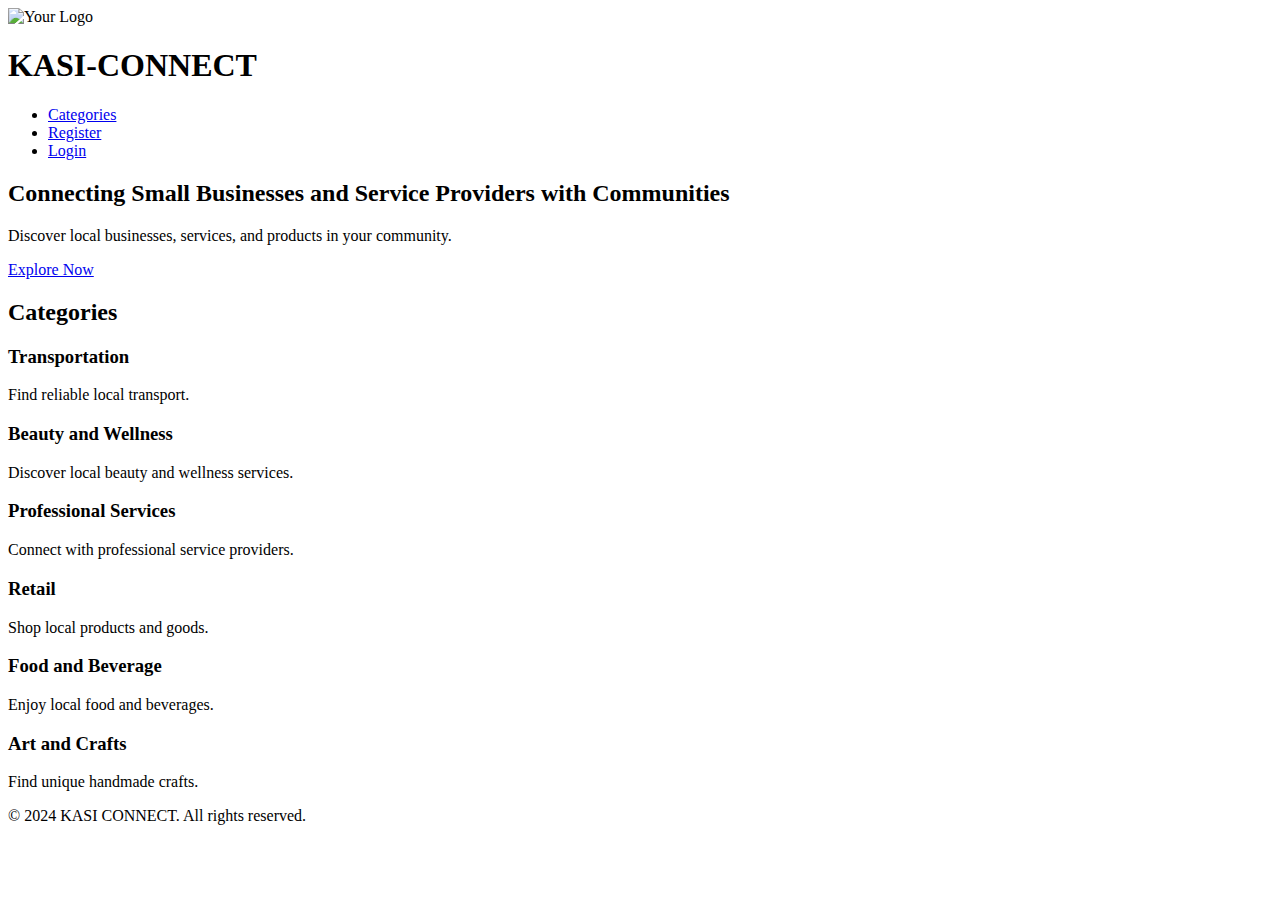
==== index.html @ 85850d16 "Update and rename Kasi-connect/KASICONNECT1.html to index.html" ====
<!DOCTYPE html>
<html lang="en">
<head>
    <meta charset="UTF-8">
    <meta name="viewport" content="width=device-width, initial-scale=1.0">
    <title>KASI CONNECT - Connecting Communities</title>
    <link rel="stylesheet" href="KASICONNECT2.css">
</head>
<body>
    <header>
        <div class="logo-title-container">
            <img src="Kasi connex.png" alt="Your Logo" id="logo">
            <h1>KASI-CONNECT</h1>
        </div>
        <nav>
            <ul>
                <li><a href="#categories">Categories</a></li>
                <li><a href="#" class="register-btn">Register</a></li>
                <li><a href="#" class="login-btn">Login</a></li>
            </ul>
        </nav>
    </header>

    <section class="hero">
        <div class="container">
            <h2>Connecting Small Businesses and Service Providers with Communities</h2>
            <p>Discover local businesses, services, and products in your community.</p>
            <a href="Categories.html" class="hero-btn">Explore Now</a>
        </div>
    </section>

    <section id="categories" class="categories">
        <div class="container">
            <h2>Categories</h2>
            <div class="category-grid">
                <div class="category-item">
                    <h3>Transportation</h3>
                    <p>Find reliable local transport.</p>
                </div>
                <div class="category-item">
                    <h3>Beauty and Wellness</h3>
                    <p>Discover local beauty and wellness services.</p>
                </div>
                <div class="category-item">
                    <h3>Professional Services</h3>
                    <p>Connect with professional service providers.</p>
                </div>
                <div class="category-item">
                    <h3>Retail</h3>
                    <p>Shop local products and goods.</p>
                </div>
                <div class="category-item">
                    <h3>Food and Beverage</h3>
                    <p>Enjoy local food and beverages.</p>
                </div>
                <div class="category-item">
                    <h3>Art and Crafts</h3>
                    <p>Find unique handmade crafts.</p>
                </div>
            </div>
        </div>
    </section>

    <footer>
        <div class="container">
            <p>&copy; 2024 KASI CONNECT. All rights reserved.</p>
        </div>
    </footer>

    <script src="KASICONNECT3.js"></script>
</body>
</html>
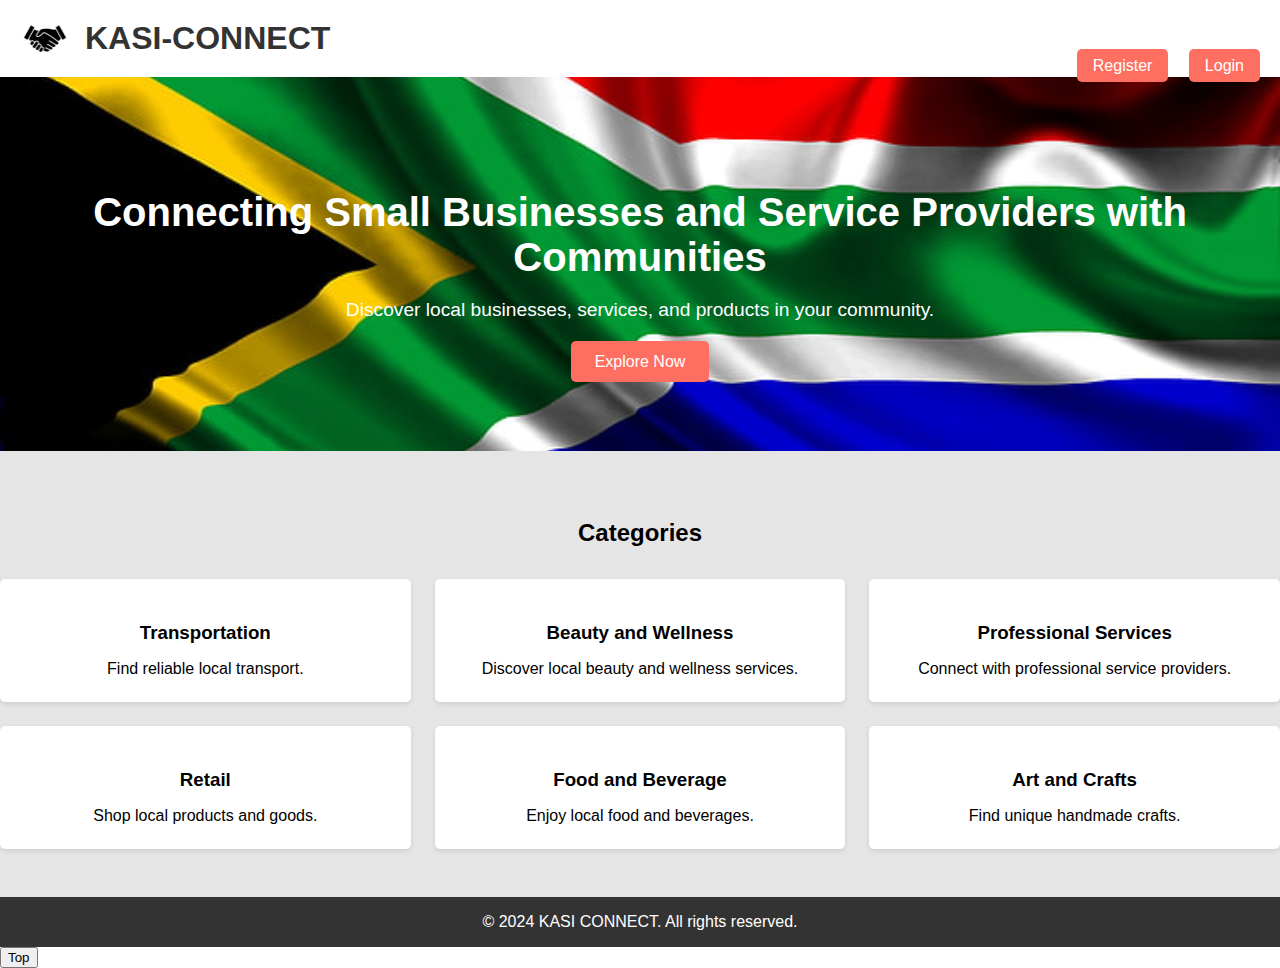
==== commit ff90d123: "Add files via upload" ====
--- a/index.html
+++ b/index.html
@@ -69,4 +69,4 @@
 
     <script src="KASICONNECT3.js"></script>
 </body>
-</html>
+</html>--- a/KASICONNECT2.css
+++ b/KASICONNECT2.css
@@ -0,0 +1,205 @@
+/* General Styles */
+body {
+    font-family: Arial, sans-serif;
+    margin: 0;
+    padding: 0;
+    box-sizing: border-box;
+}
+
+/* Header Styles */
+header {
+    padding: 20px;
+    background-color: #ffffff;
+}
+
+.logo-title-container {
+    display: flex;
+    align-items: center;
+}
+
+#logo {
+    width: 50px;
+    height: auto;
+    margin-right: 15px;
+}
+
+h1 {
+    margin: 0;
+    font-size: 2em;
+    color: #333;
+}
+
+nav {
+    float: right;
+}
+
+nav ul {
+    list-style: none;
+    margin: 0;
+    padding: 0;
+}
+
+nav ul li {
+    display: inline-block;
+    margin-left: 1rem;
+}
+
+nav ul li a {
+    color: #fff;
+    text-decoration: none;
+}
+
+.register-btn,
+.login-btn {
+    background-color: #ff6f61;
+    padding: 0.5rem 1rem;
+    border-radius: 5px;
+    color: #fff;
+    text-decoration: none;
+}
+
+.register-btn:hover,
+.login-btn:hover {
+    background-color: #ff4c3b;
+}
+
+/* Hero Section Styles */
+.hero {
+    background: url('South Africa.jpg') no-repeat center center/cover;
+    color: #fff;
+    text-align: center;
+    padding: 5rem 0;
+}
+
+.hero h2 {
+    font-size: 2.5rem;
+    margin-bottom: 1rem;
+}
+
+.hero p {
+    font-size: 1.2rem;
+    margin-bottom: 2rem;
+}
+
+.hero-btn {
+    background-color: #ff6f61;
+    color: #fff;
+    padding: 0.75rem 1.5rem;
+    text-decoration: none;
+    border-radius: 5px;
+}
+
+.hero-btn:hover {
+    background-color: #ff4c3b;
+}
+
+/* Categories Section Styles */
+.categories {
+    padding: 3rem 0;
+    background-color: #e6e5e5;
+    text-align: center;
+}
+
+.categories h2 {
+    margin-bottom: 2rem;
+}
+
+.category-grid {
+    display: grid;
+    grid-template-columns: repeat(3, 1fr);
+    gap: 1.5rem;
+}
+
+.category-item {
+    background-color: #fff;
+    padding: 1.5rem;
+    border-radius: 5px;
+    box-shadow: 0 2px 5px rgba(0, 0, 0, 0.1);
+}
+
+.category-item h3 {
+    margin-bottom: 1rem;
+}
+
+.category-item p {
+    margin: 0;
+}
+
+/* Footer Styles */
+footer {
+    background-color: #333;
+    color: #fff;
+    text-align: center;
+    padding: 1rem 0;
+}
+
+footer p {
+    margin: 0;
+}
+
+/* Modal Styles */
+.modal {
+    display: none;
+    position: fixed;
+    z-index: 1000;
+    left: 0;
+    top: 0;
+    width: 100%;
+    height: 100%;
+    overflow: auto;
+    background-color: rgba(0, 0, 0, 0.5);
+}
+
+.modal-content {
+    background-color: #fff;
+    margin: 15% auto;
+    padding: 20px;
+    border: 1px solid #e97100;
+    width: 80%;
+    max-width: 500px;
+    border-radius: 10px;
+    text-align: center;
+}
+
+.close-btn {
+    color: #aaa;
+    float: right;
+    font-size: 28px;
+    font-weight: bold;
+}
+
+.close-btn:hover,
+.close-btn:focus {
+    color: black;
+    text-decoration: none;
+    cursor: pointer;
+}
+
+#register-form {
+    display: flex;
+    flex-direction: column;
+    align-items: center;
+}
+
+#register-form label {
+    margin: 10px 0 5px;
+}
+
+#register-form input {
+    padding: 10px;
+    width: 100%;
+    margin-bottom: 10px;
+}
+
+#register-form button {
+    background-color: #ff6f61;
+    color: #fff;
+    border: none;
+    padding: 10px 20px;
+    border-radius: 5px;
+    cursor: pointer;
+}
+
+#register-form button:hover {
+    background-color: #ff4c3b;
+}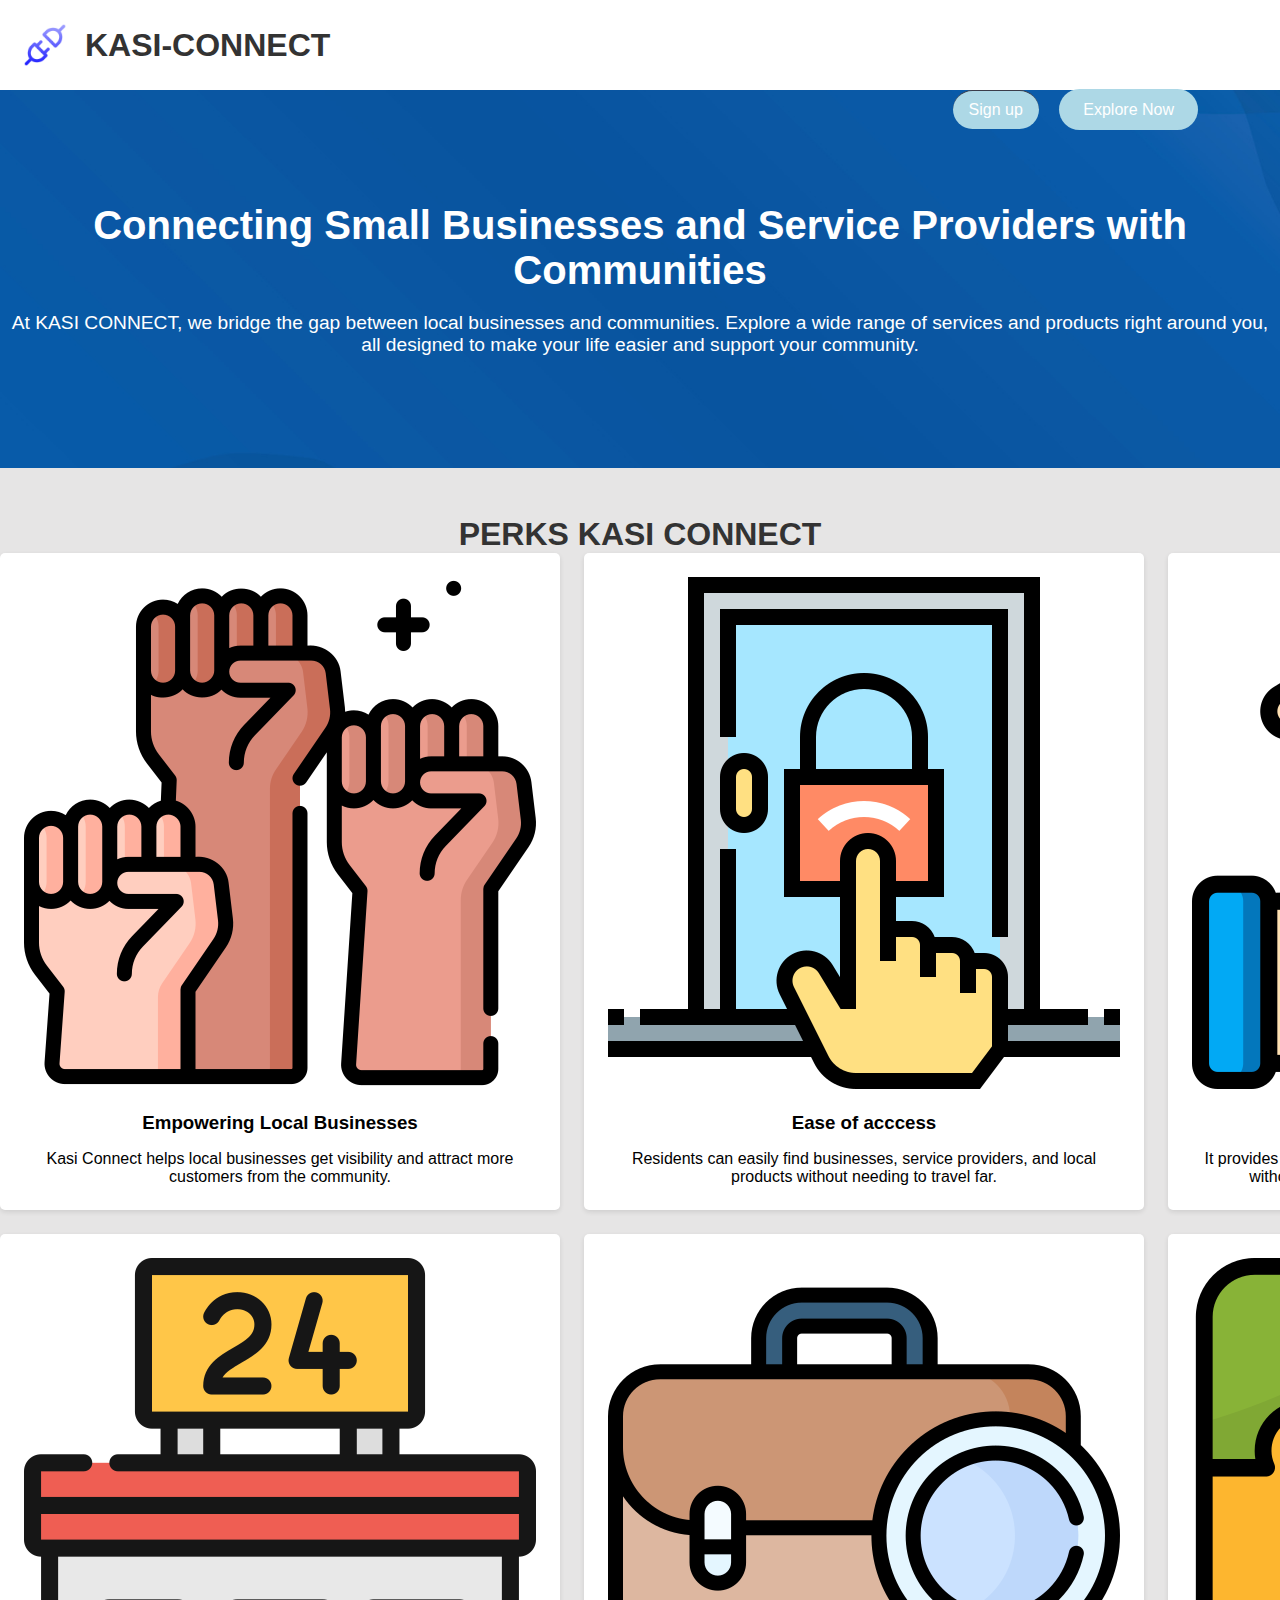
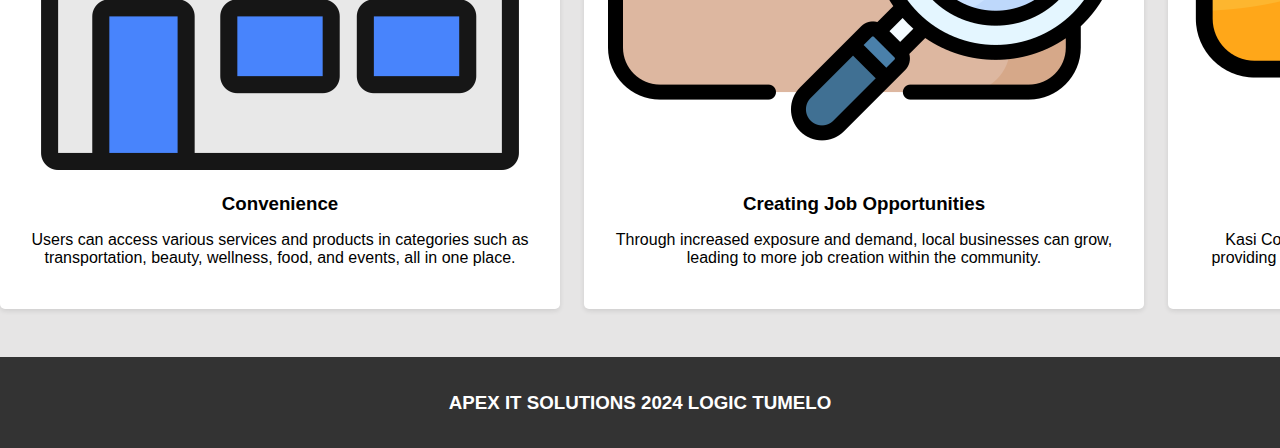
==== commit fa6af835: "Add files via upload" ====
--- a/index.html
+++ b/index.html
@@ -9,64 +9,129 @@
 <body>
     <header>
         <div class="logo-title-container">
-            <img src="Kasi connex.png" alt="Your Logo" id="logo">
+            <img src="w-icons/Kasi connex.png" alt="Your Logo" id="logo">
             <h1>KASI-CONNECT</h1>
         </div>
-        <nav>
-            <ul>
-                <li><a href="#categories">Categories</a></li>
-                <li><a href="#" class="register-btn">Register</a></li>
-                <li><a href="#" class="login-btn">Login</a></li>
+
+                <nav class="cd-main-nav js-main-nav">
+                <ul class="cd-main-nav__list js-signin-modal-trigger">
+                        <!-- inser more links here -->
+                <li><a class="cd-main-nav__item cd-main-nav__item--signup" href="#0" data-signin="signup">Sign up</a></li>
+                <li><a href="Categories.html" class="hero-btn">Explore Now</a></li>
+
             </ul>
         </nav>
     </header>
+    <div class="cd-signin-modal js-signin-modal"> <!-- this is the entire modal form, including the background -->
+        <div class="cd-signin-modal__container"> <!-- this is the container wrapper -->
+            <ul class="cd-signin-modal__switcher js-signin-modal-switcher js-signin-modal-trigger">
+                <li><a href="#0" data-signin="login" data-type="login">Sign in</a></li>
+                <li><a href="#0" data-signin="signup" data-type="signup">New account</a></li>
+            </ul>
+            <div class="cd-signin-modal__block js-signin-modal-block" data-type="signup"> <!-- sign up form -->
+				<form class="cd-signin-modal__form">
+					<p class="cd-signin-modal__fieldset">
+						<label class="cd-signin-modal__label cd-signin-modal__label--username cd-signin-modal__label--image-replace" for="signup-username">Username</label>
+						<input class="cd-signin-modal__input cd-signin-modal__input--full-width cd-signin-modal__input--has-padding cd-signin-modal__input--has-border" id="signup-username" type="text" placeholder="Username">
+						<span class="cd-signin-modal__error">Error message here!</span>
+					</p>
+
+					<p class="cd-signin-modal__fieldset">
+						<label class="cd-signin-modal__label cd-signin-modal__label--email cd-signin-modal__label--image-replace" for="signup-email">E-mail</label>
+						<input class="cd-signin-modal__input cd-signin-modal__input--full-width cd-signin-modal__input--has-padding cd-signin-modal__input--has-border" id="signup-email" type="email" placeholder="E-mail">
+						<span class="cd-signin-modal__error">Error message here!</span>
+					</p>
+
+					<p class="cd-signin-modal__fieldset">
+						<label class="cd-signin-modal__label cd-signin-modal__label--password cd-signin-modal__label--image-replace" for="signup-password">Password</label>
+						<input class="cd-signin-modal__input cd-signin-modal__input--full-width cd-signin-modal__input--has-padding cd-signin-modal__input--has-border" id="signup-password" type="text"  placeholder="Password">
+						<a href="#0" class="cd-signin-modal__hide-password js-hide-password">Hide</a>
+						<span class="cd-signin-modal__error">Error message here!</span>
+					</p>
+
+					<p class="cd-signin-modal__fieldset">
+						<input type="checkbox" id="accept-terms" class="cd-signin-modal__input ">
+						<label for="accept-terms">I agree to the <a href="#0">Terms</a></label>
+					</p>
+
+					<p class="cd-signin-modal__fieldset">
+						<input class="cd-signin-modal__input cd-signin-modal__input--full-width cd-signin-modal__input--has-padding" type="submit" value="Create account">
+					</p>
+				</form>
+			</div> <!-- cd-signin-modal__block -->
+
+			<div class="cd-signin-modal__block js-signin-modal-block" data-type="reset"> <!-- reset password form -->
+				<p class="cd-signin-modal__message">Lost your password? Please enter your email address. You will receive a link to create a new password.</p>
+
+				<form class="cd-signin-modal__form">
+					<p class="cd-signin-modal__fieldset">
+						<label class="cd-signin-modal__label cd-signin-modal__label--email cd-signin-modal__label--image-replace" for="reset-email">E-mail</label>
+						<input class="cd-signin-modal__input cd-signin-modal__input--full-width cd-signin-modal__input--has-padding cd-signin-modal__input--has-border" id="reset-email" type="email" placeholder="E-mail">
+						<span class="cd-signin-modal__error">Error message here!</span>
+					</p>
+
+					<p class="cd-signin-modal__fieldset">
+						<input class="cd-signin-modal__input cd-signin-modal__input--full-width cd-signin-modal__input--has-padding" type="submit" value="Reset password">
+					</p>
+				</form>
+
+				<p class="cd-signin-modal__bottom-message js-signin-modal-trigger"><a href="#0" data-signin="login">Back to log-in</a></p>
+			</div> <!-- cd-signin-modal__block -->
+			<a href="#0" class="cd-signin-modal__close js-close">Close</a>
+		</div> <!-- cd-signin-modal__container -->
+	</div> <!-- cd-signin-modal -->
 
     <section class="hero">
         <div class="container">
             <h2>Connecting Small Businesses and Service Providers with Communities</h2>
-            <p>Discover local businesses, services, and products in your community.</p>
-            <a href="Categories.html" class="hero-btn">Explore Now</a>
+            <p>At KASI CONNECT, we bridge the gap between local businesses and communities. Explore a wide range of services and products right around you, all designed to make your life easier and support your community.</p>
+
+
         </div>
     </section>
 
     <section id="categories" class="categories">
         <div class="container">
-            <h2>Categories</h2>
+            <h1>PERKS KASI CONNECT</h1>
             <div class="category-grid">
                 <div class="category-item">
-                    <h3>Transportation</h3>
-                    <p>Find reliable local transport.</p>
+                    <img src="w-icons/empowering-icon.png" alt="Map">
+                    <h3>Empowering Local Businesses</h3>
+                    <p>Kasi Connect helps local businesses get visibility and attract more customers from the community.</p>
                 </div>
                 <div class="category-item">
-                    <h3>Beauty and Wellness</h3>
-                    <p>Discover local beauty and wellness services.</p>
+                    <img src="w-icons/ease of Access-icon.png" alt="Access">
+                    <h3>Ease of acccess</h3>
+                    <p>Residents can easily find businesses, service providers, and local products without needing to travel far.</p>
                 </div>
                 <div class="category-item">
-                    <h3>Professional Services</h3>
-                    <p>Connect with professional service providers.</p>
+                    <img src="w-icons/Affordable-icon.png" alt="Access">
+                    <h3>Affordable Marketing</h3>
+                    <p> It provides small businesses an affordable way to market themselves without the high costs of traditional advertising methods.</p>
                 </div>
                 <div class="category-item">
-                    <h3>Retail</h3>
-                    <p>Shop local products and goods.</p>
+                    <img src="w-icons/convenience-store.png" alt="Access">
+                    <h3>Convenience</h3>
+                    <p>Users can access various services and products in categories such as transportation, beauty, wellness, food, and events, all in one place.</p>
                 </div>
                 <div class="category-item">
-                    <h3>Food and Beverage</h3>
-                    <p>Enjoy local food and beverages.</p>
+                    <img src="w-icons/job-seeker.png" alt="Access">
+                    <h3>Creating Job Opportunities</h3>
+                    <p>Through increased exposure and demand, local businesses can grow, leading to more job creation within the community.</p>
                 </div>
                 <div class="category-item">
-                    <h3>Art and Crafts</h3>
-                    <p>Find unique handmade crafts.</p>
+                    <img src="w-icons/Customized-icon.png" alt="Access">
+                    <h3>Customized Solutions</h3>
+                    <p> Kasi Connect can cater to the specific needs of the community, providing tailored services that resonate with local preferences and trends.</p>
                 </div>
             </div>
         </div>
     </section>
+            <footer>
+                <h3>APEX IT SOLUTIONS 2024 LOGIC TUMELO</h3>
+            </footer>
+    <script src="placeholders.min.js"></script> <!-- polyfill for the HTML5 placeholder attribute -->
+    <script src="LoginModal.js"></script> <!-- Resource JavaScript -->
 
-    <footer>
-        <div class="container">
-            <p>&copy; 2024 KASI CONNECT. All rights reserved.</p>
-        </div>
-    </footer>
-
-    <script src="KASICONNECT3.js"></script>
 </body>
 </html>--- a/KASICONNECT2.css
+++ b/KASICONNECT2.css
@@ -65,7 +65,7 @@
 
 /* Hero Section Styles */
 .hero {
-    background: url('South Africa.jpg') no-repeat center center/cover;
+    background: url('w-images/Back-image.jpg') no-repeat center center/cover;
     color: #fff;
     text-align: center;
     padding: 5rem 0;
@@ -82,11 +82,11 @@
 }
 
 .hero-btn {
-    background-color: #ff6f61;
+    background-color: lightblue;
     color: #fff;
     padding: 0.75rem 1.5rem;
     text-decoration: none;
-    border-radius: 5px;
+    border-radius: 50px;
 }
 
 .hero-btn:hover {
@@ -202,4 +202,473 @@
 
 #register-form button:hover {
     background-color: #ff4c3b;
-}+}
+input, textarea {
+    font-family: "PT Sans", sans-serif;
+    font-size: 1.6rem;
+  }
+  
+  input::-ms-clear, textarea::-ms-clear {
+    display: none;
+  }
+/* -------------------------------- 
+
+Login/Signup modal window - by CodyHouse.co
+
+-------------------------------- */
+.cd-main-header {
+    position: relative;
+    z-index: 1;
+    height: 50px;
+    background: #000000;
+  }
+  
+  .cd-main-header::after {
+    /* clearfix */
+    content: '';
+    display: table;
+    clear: both;
+  }
+  
+  .cd-main-header__logo {
+    float: left;
+    margin: 4px 0 0 5%;
+    /* reduce logo size on mobile and make sure it is left aligned with the transform-origin property */
+    -webkit-transform-origin: 0 50%;
+        -ms-transform-origin: 0 50%;
+            transform-origin: 0 50%;
+    -webkit-transform: scale(0.8);
+        -ms-transform: scale(0.8);
+            transform: scale(0.8);
+  }
+  
+  .cd-main-header__logo img {
+    display: block;
+  }
+  
+  @media only screen and (min-width: 768px) {
+    .cd-main-header {
+      height: 80px;
+    }
+    .cd-main-header__logo {
+      margin: 20px 0 0 5%;
+      -webkit-transform: scale(1);
+          -ms-transform: scale(1);
+              transform: scale(1);
+    }
+  }
+  
+  .cd-main-nav {
+    float: right;
+    margin-right: 5%;
+    width: 44px;
+    height: 100%;
+    background: url("w-icons/cd-icon-m.svg") no-repeat center center;
+    cursor: pointer;
+  }
+  
+  .cd-main-nav__list {
+    position: absolute;
+    top: 0;
+    left: 0;
+    width: 100%;
+    -webkit-transform: translateY(-100%);
+        -ms-transform: translateY(-100%);
+            transform: translateY(-100%);
+  }
+  
+  .cd-main-nav__list.cd-main-nav__list--is-visible {
+    -webkit-transform: translateY(50px);
+        -ms-transform: translateY(50px);
+            transform: translateY(50px);
+  }
+  
+  .cd-main-nav__item {
+    display: block;
+    height: 50px;
+    line-height: 50px;
+    padding-left: 5%;
+    background: #292a34;
+    border-top: 1px solid #3b3d4b;
+    color: #FFF;
+  }
+  
+  @media only screen and (min-width: 768px) {
+    .cd-main-nav {
+      /* reset style */
+      width: auto;
+      height: auto;
+      background: none;
+      cursor: auto;
+    }
+    .cd-main-nav__list {
+      /* reset style */
+      position: static;
+      width: auto;
+      -webkit-transform: translateY(0);
+          -ms-transform: translateY(0);
+              transform: translateY(0);
+      line-height: 80px;
+    }
+    .cd-main-nav__list.cd-main-nav__list--is-visible {
+      /* reset style */
+      -webkit-transform: translateY(0);
+          -ms-transform: translateY(0);
+              transform: translateY(0);
+    }
+    .cd-main-nav__list li {
+      display: inline-block;
+      margin-left: 1em;
+    }
+    .cd-main-nav__list li:nth-last-child(2) {
+      margin-left: 2em;
+    }
+    .cd-main-nav__item {
+      display: inline-block;
+      height: auto;
+      line-height: normal;
+      background: transparent;
+    }
+    .cd-main-nav__item.cd-main-nav__item--signin, .cd-main-nav__item.cd-main-nav__item--signup {
+      padding: .6em 1em;
+      border-radius: 50em;
+    }
+    .cd-main-nav__item.cd-main-nav__item--signin {
+      border: 1px solid rgba(255, 255, 255, 0.6);
+    }
+    .cd-main-nav__item.cd-main-nav__item--signup {
+      background: lightblue;
+    }
+  }
+  
+  /* -------------------------------- 
+  
+  x sigin/signup popup 
+  
+  -------------------------------- */
+  .cd-signin-modal {
+    position: fixed;
+    top: 0;
+    left: 0;
+    width: 100%;
+    height: 100%;
+    background: rgba(52, 54, 66, 0.9);
+    z-index: 3;
+    overflow-y: auto;
+    cursor: pointer;
+    visibility: hidden;
+    opacity: 0;
+    -webkit-transition: opacity 0.3s, visibility 0.3s;
+    transition: opacity 0.3s, visibility 0.3s;
+  }
+  
+  .cd-signin-modal.cd-signin-modal--is-visible {
+    visibility: visible;
+    opacity: 1;
+  }
+  
+  .cd-signin-modal__container {
+    position: relative;
+    width: 90%;
+    max-width: 600px;
+    background: #FFF;
+    margin: 3em auto 4em;
+    cursor: auto;
+    border-radius: 0.25em;
+    -webkit-transform: translateY(-30px);
+        -ms-transform: translateY(-30px);
+            transform: translateY(-30px);
+    -webkit-transition: -webkit-transform 0.3s;
+    transition: -webkit-transform 0.3s;
+    transition: transform 0.3s;
+    transition: transform 0.3s, -webkit-transform 0.3s;
+  }
+  
+  .cd-signin-modal--is-visible .cd-signin-modal__container {
+    -webkit-transform: translateY(0);
+        -ms-transform: translateY(0);
+            transform: translateY(0);
+  }
+  
+  .cd-signin-modal__switcher:after {
+    /* clearfix */
+    content: "";
+    display: table;
+    clear: both;
+  }
+  
+  .cd-signin-modal__switcher li {
+    width: 50%;
+    float: left;
+    text-align: center;
+  }
+  
+  .cd-signin-modal__switcher li:first-child a {
+    border-radius: .25em 0 0 0;
+  }
+  
+  .cd-signin-modal__switcher li:last-child a {
+    border-radius: 0 .25em 0 0;
+  }
+  
+  .cd-signin-modal__switcher a {
+    display: block;
+    width: 100%;
+    height: 50px;
+    line-height: 50px;
+    background: #d2d8d8;
+    color: #809191;
+  }
+  
+  .cd-signin-modal__switcher a.cd-selected {
+    background: #FFF;
+    color: #505260;
+  }
+  
+  @media only screen and (min-width: 600px) {
+    .cd-signin-modal__container {
+      margin: 4em auto;
+    }
+    .cd-signin-modal__switcher a {
+      height: 70px;
+      line-height: 70px;
+    }
+  }
+  
+  .cd-signin-modal__form {
+    padding: 1.4em;
+  }
+  
+  .cd-signin-modal__fieldset {
+    position: relative;
+    margin: 1.4em 0;
+  }
+  
+  .cd-signin-modal__fieldset:first-child {
+    margin-top: 0;
+  }
+  
+  .cd-signin-modal__fieldset:last-child {
+    margin-bottom: 0;
+  }
+  
+  .cd-signin-modal__label {
+    font-size: 1.4rem;
+  }
+  
+  .cd-signin-modal__label.cd-signin-modal__label--image-replace {
+    /* replace text with an icon */
+    display: inline-block;
+    position: absolute;
+    left: 15px;
+    top: 50%;
+    bottom: auto;
+    -webkit-transform: translateY(-50%);
+        -ms-transform: translateY(-50%);
+            transform: translateY(-50%);
+    height: 20px;
+    width: 20px;
+    overflow: hidden;
+    text-indent: 100%;
+    white-space: nowrap;
+    color: transparent;
+    background-repeat: no-repeat;
+    background-position: 50% 0;
+  }
+  
+  .cd-signin-modal__label.cd-signin-modal__label--username {
+    background-image: url("w-icons/cd-icon-username.svg");
+  }
+  
+  .cd-signin-modal__label.cd-signin-modal__label--email {
+    background-image: url("w-icons/cd-icon-email.svg");
+  }
+  
+  .cd-signin-modal__label.cd-signin-modal__label--password {
+    background-image: url("w-icons/cd-icon-password.svg");
+  }
+  
+  .cd-signin-modal__input {
+    margin: 0;
+    padding: 0;
+    border-radius: 0.25em;
+  }
+  
+  .cd-signin-modal__input.cd-signin-modal__input--full-width {
+    width: 100%;
+  }
+  
+  .cd-signin-modal__input.cd-signin-modal__input--has-padding {
+    padding: 12px 20px 12px 50px;
+  }
+  
+  .cd-signin-modal__input.cd-signin-modal__input--has-border {
+    border: 1px solid #d2d8d8;
+    -webkit-appearance: none;
+       -moz-appearance: none;
+            appearance: none;
+  }
+  
+  .cd-signin-modal__input.cd-signin-modal__input--has-border:focus {
+    border-color: #343642;
+    -webkit-box-shadow: 0 0 5px rgba(52, 54, 66, 0.1);
+            box-shadow: 0 0 5px rgba(52, 54, 66, 0.1);
+    outline: none;
+  }
+  
+  .cd-signin-modal__input.cd-signin-modal__input--has-error {
+    border: 1px solid #d76666;
+  }
+  
+  .cd-signin-modal__input[type=submit] {
+    padding: 16px 0;
+    cursor: pointer;
+    background: #2f889a;
+    color: #FFF;
+    font-weight: bold;
+    border: none;
+    -webkit-appearance: none;
+       -moz-appearance: none;
+            appearance: none;
+    -webkit-font-smoothing: antialiased;
+    -moz-osx-font-smoothing: grayscale;
+  }
+  
+  .cd-signin-modal__input[type=submit]:hover, .cd-signin-modal__input[type=submit]:focus {
+    background: #3599ae;
+    outline: none;
+  }
+  
+  .cd-signin-modal__hide-password {
+    display: inline-block;
+    position: absolute;
+    right: 0;
+    top: 0;
+    padding: 6px 15px;
+    border-left: 1px solid #d2d8d8;
+    top: 50%;
+    bottom: auto;
+    -webkit-transform: translateY(-50%);
+        -ms-transform: translateY(-50%);
+            transform: translateY(-50%);
+    font-size: 1.4rem;
+    color: #343642;
+  }
+  
+  .cd-signin-modal__error {
+    display: inline-block;
+    position: absolute;
+    left: -5px;
+    bottom: -35px;
+    background: rgba(215, 102, 102, 0.9);
+    padding: .8em;
+    z-index: 2;
+    color: #FFF;
+    font-size: 1.3rem;
+    border-radius: 0.25em;
+    /* prevent click and touch events */
+    pointer-events: none;
+    visibility: hidden;
+    opacity: 0;
+    -webkit-transition: opacity 0.2s 0s, visibility 0s 0.2s;
+    transition: opacity 0.2s 0s, visibility 0s 0.2s;
+  }
+  
+  .cd-signin-modal__error::after {
+    /* triangle */
+    content: '';
+    position: absolute;
+    left: 22px;
+    bottom: 100%;
+    height: 0;
+    width: 0;
+    border-left: 8px solid transparent;
+    border-right: 8px solid transparent;
+    border-bottom: 8px solid rgba(215, 102, 102, 0.9);
+  }
+  
+  .cd-signin-modal__error.cd-signin-modal__error--is-visible {
+    opacity: 1;
+    visibility: visible;
+    -webkit-transition: opacity 0.2s 0s, visibility 0s 0s;
+    transition: opacity 0.2s 0s, visibility 0s 0s;
+  }
+  
+  @media only screen and (min-width: 600px) {
+    .cd-signin-modal__form {
+      padding: 2em;
+    }
+    .cd-signin-modal__fieldset {
+      margin: 2em 0;
+    }
+    .cd-signin-modal__fieldset:first-child {
+      margin-top: 0;
+    }
+    .cd-signin-modal__fieldset:last-child {
+      margin-bottom: 0;
+    }
+    .cd-signin-modal__input.cd-signin-modal__input--has-padding {
+      padding: 16px 20px 16px 50px;
+    }
+    .cd-signin-modal__input[type=submit] {
+      padding: 16px 0;
+    }
+  }
+  
+  .cd-signin-modal__message {
+    padding: 1.4em 1.4em 0;
+    font-size: 1.4rem;
+    line-height: 1.4;
+    text-align: center;
+  }
+  
+  @media only screen and (min-width: 600px) {
+    .cd-signin-modal__message {
+      padding: 2em 2em 0;
+    }
+  }
+  
+  .cd-signin-modal__bottom-message {
+    position: absolute;
+    width: 100%;
+    left: 0;
+    bottom: -30px;
+    text-align: center;
+    font-size: 1.4rem;
+  }
+  
+  .cd-signin-modal__bottom-message a {
+    color: #FFF;
+    text-decoration: underline;
+  }
+  
+  .cd-signin-modal__close {
+    /* form X button on top right */
+    display: block;
+    position: absolute;
+    width: 40px;
+    height: 40px;
+    right: 0;
+    top: -40px;
+    background: url("w-icons/cd-icon-close.svg") no-repeat center center;
+    color: transparent;
+    text-indent: 100%;
+    white-space: nowrap;
+    overflow: hidden;
+  }
+  
+  @media only screen and (min-width: 1170px) {
+    .cd-signin-modal__close {
+      display: none;
+    }
+  }
+  
+  .cd-signin-modal__block {
+    display: none;
+  }
+  
+  .cd-signin-modal__block.cd-signin-modal__block--is-selected {
+    display: block;
+  }
+
+  